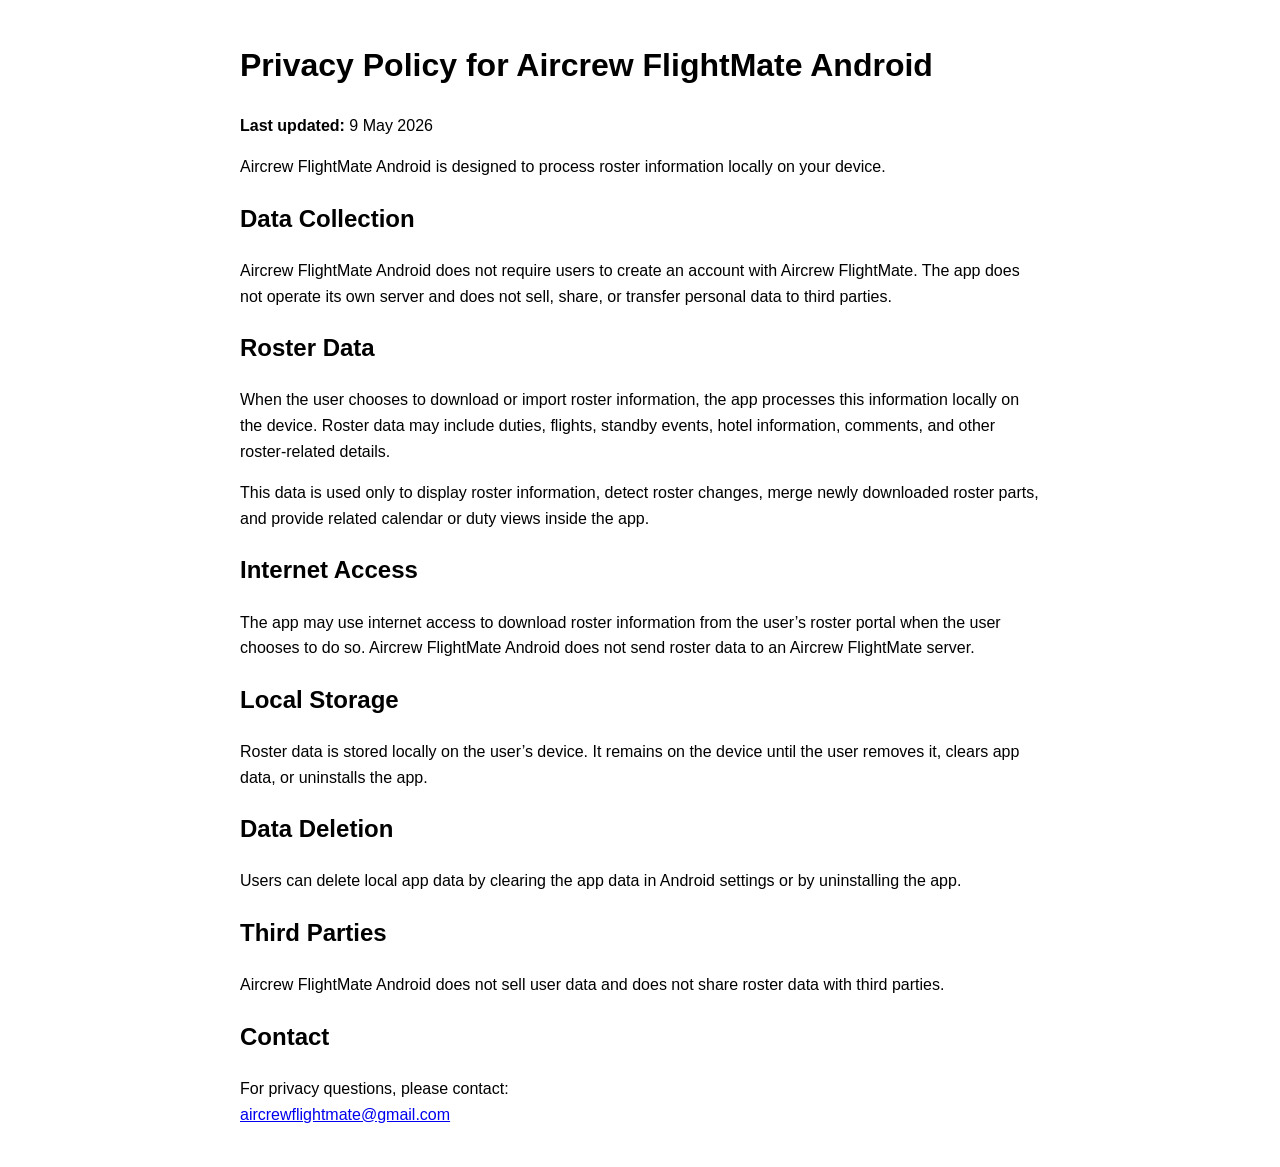
==== privacy-android.html @ ef03eb54 "Add privacy policy for Aircrew FlightMate Android" ====
<!DOCTYPE html>
<html lang="en">
<head>
  <meta charset="UTF-8">
  <meta name="viewport" content="width=device-width, initial-scale=1.0">
  <title>Privacy Policy - Aircrew FlightMate Android</title>
</head>
<body>
  <main style="max-width: 800px; margin: 40px auto; padding: 0 20px; font-family: Arial, sans-serif; line-height: 1.6;">
    <h1>Privacy Policy for Aircrew FlightMate Android</h1>

    <p><strong>Last updated:</strong> 9 May 2026</p>

    <p>
      Aircrew FlightMate Android is designed to process roster information locally on your device.
    </p>

    <h2>Data Collection</h2>
    <p>
      Aircrew FlightMate Android does not require users to create an account with Aircrew FlightMate.
      The app does not operate its own server and does not sell, share, or transfer personal data to third parties.
    </p>

    <h2>Roster Data</h2>
    <p>
      When the user chooses to download or import roster information, the app processes this information locally on the device.
      Roster data may include duties, flights, standby events, hotel information, comments, and other roster-related details.
    </p>

    <p>
      This data is used only to display roster information, detect roster changes, merge newly downloaded roster parts,
      and provide related calendar or duty views inside the app.
    </p>

    <h2>Internet Access</h2>
    <p>
      The app may use internet access to download roster information from the user’s roster portal when the user chooses to do so.
      Aircrew FlightMate Android does not send roster data to an Aircrew FlightMate server.
    </p>

    <h2>Local Storage</h2>
    <p>
      Roster data is stored locally on the user’s device. It remains on the device until the user removes it,
      clears app data, or uninstalls the app.
    </p>

    <h2>Data Deletion</h2>
    <p>
      Users can delete local app data by clearing the app data in Android settings or by uninstalling the app.
    </p>

    <h2>Third Parties</h2>
    <p>
      Aircrew FlightMate Android does not sell user data and does not share roster data with third parties.
    </p>

    <h2>Contact</h2>
    <p>
      For privacy questions, please contact:
      <br>
      <a href="mailto:aircrewflightmate@gmail.com">aircrewflightmate@gmail.com</a>
    </p>
  </main>
</body>
</html>
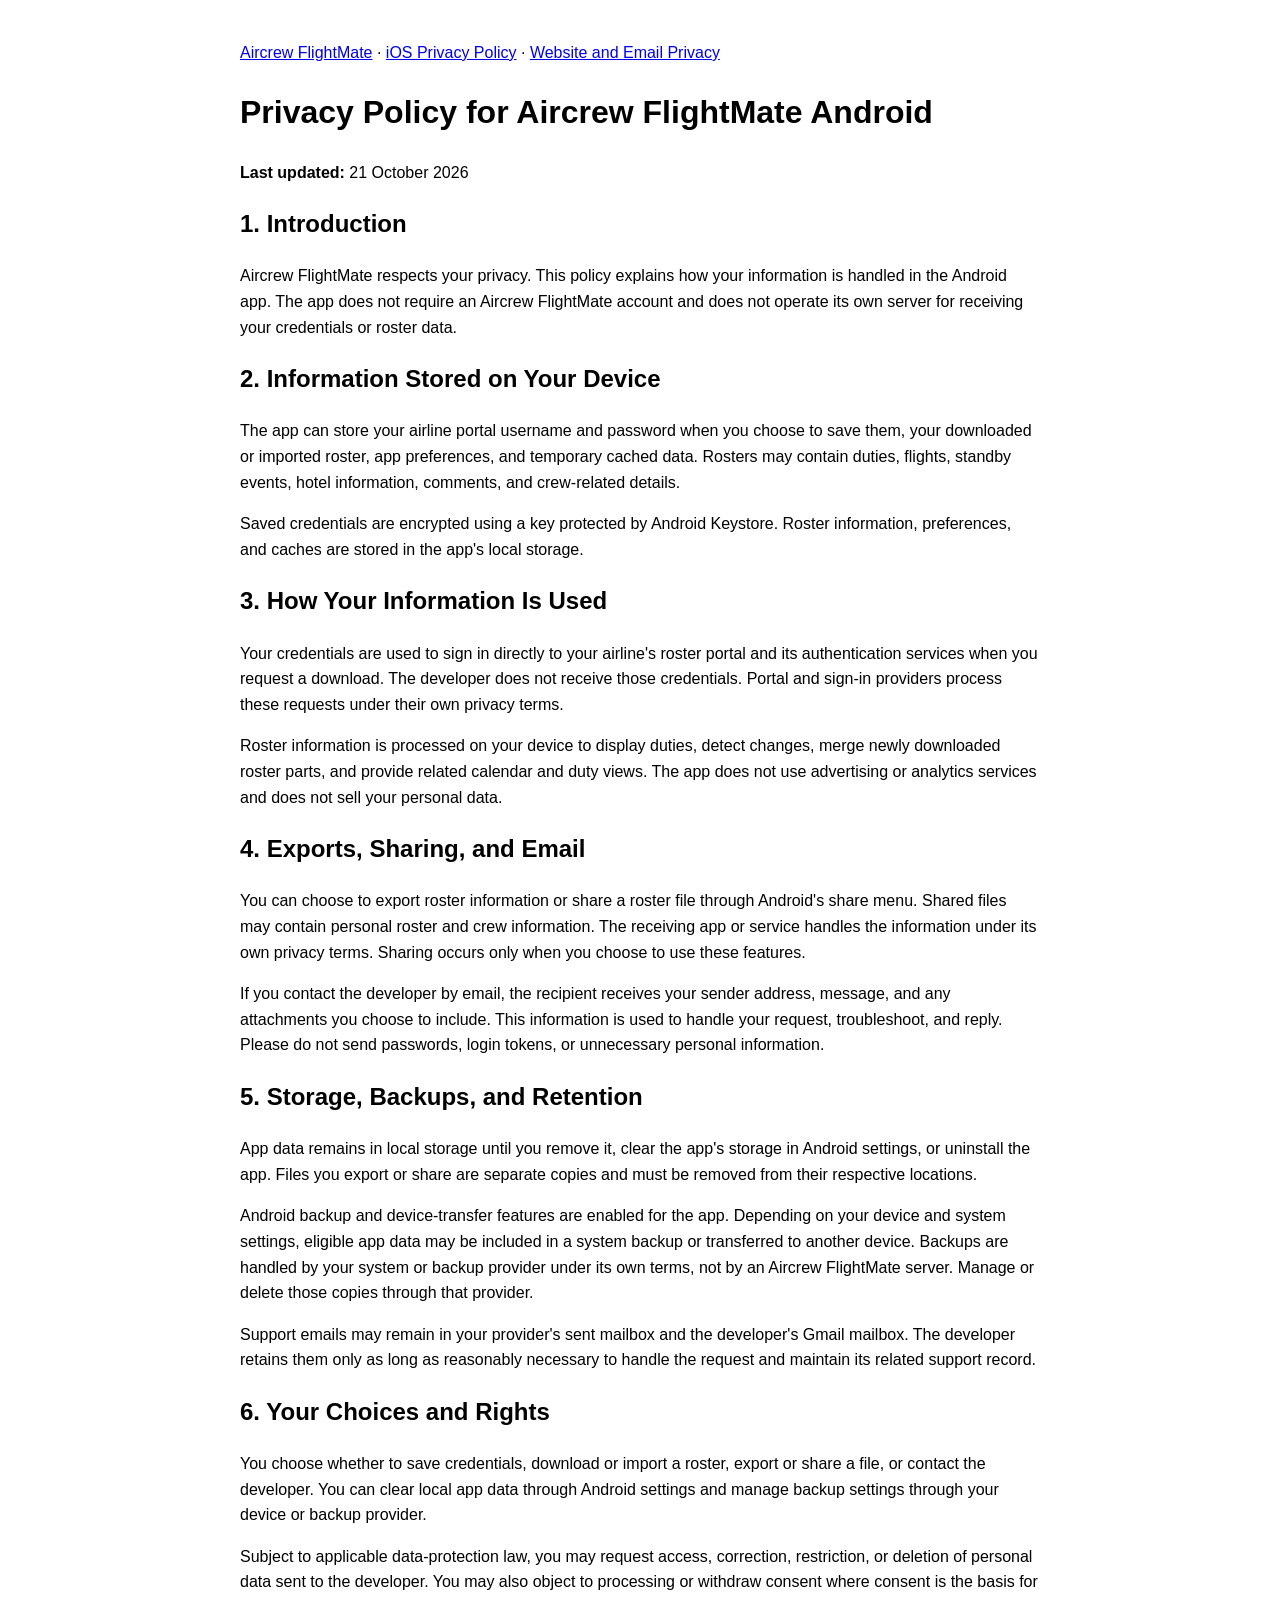
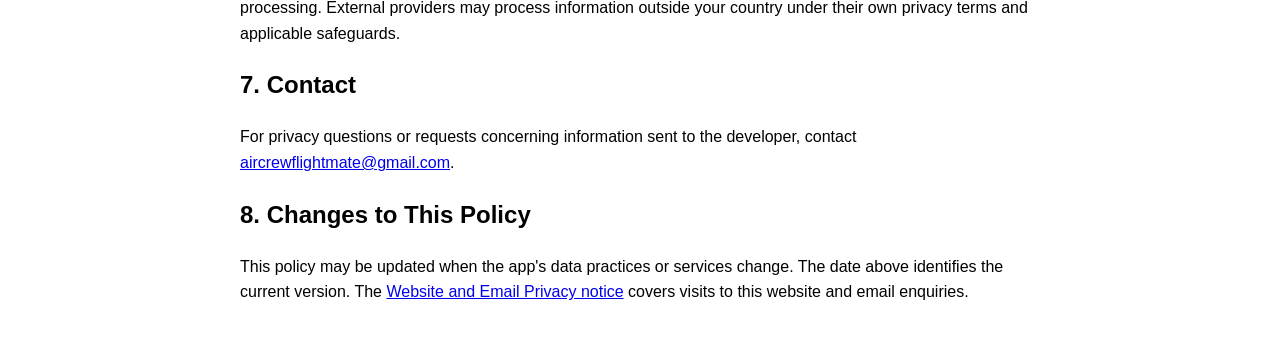
==== commit c9a441ae: "Update privacy policies and add airline suggestions Align the iOS privacy policy with the app projec" ====
--- a/privacy-android.html
+++ b/privacy-android.html
@@ -7,59 +7,39 @@
 </head>
 <body>
   <main style="max-width: 800px; margin: 40px auto; padding: 0 20px; font-family: Arial, sans-serif; line-height: 1.6;">
+    <p><a href="./">Aircrew FlightMate</a> · <a href="./#privacy">iOS Privacy Policy</a> · <a href="./#website-privacy">Website and Email Privacy</a></p>
     <h1>Privacy Policy for Aircrew FlightMate Android</h1>
+    <p><strong>Last updated:</strong> 21 October 2026</p>
 
-    <p><strong>Last updated:</strong> 9 May 2026</p>
+    <h2>1. Introduction</h2>
+    <p>Aircrew FlightMate respects your privacy. This policy explains how your information is handled in the Android app. The app does not require an Aircrew FlightMate account and does not operate its own server for receiving your credentials or roster data.</p>
 
-    <p>
-      Aircrew FlightMate Android is designed to process roster information locally on your device.
-    </p>
+    <h2>2. Information Stored on Your Device</h2>
+    <p>The app can store your airline portal username and password when you choose to save them, your downloaded or imported roster, app preferences, and temporary cached data. Rosters may contain duties, flights, standby events, hotel information, comments, and crew-related details.</p>
+    <p>Saved credentials are encrypted using a key protected by Android Keystore. Roster information, preferences, and caches are stored in the app's local storage.</p>
 
-    <h2>Data Collection</h2>
-    <p>
-      Aircrew FlightMate Android does not require users to create an account with Aircrew FlightMate.
-      The app does not operate its own server and does not sell, share, or transfer personal data to third parties.
-    </p>
+    <h2>3. How Your Information Is Used</h2>
+    <p>Your credentials are used to sign in directly to your airline's roster portal and its authentication services when you request a download. The developer does not receive those credentials. Portal and sign-in providers process these requests under their own privacy terms.</p>
+    <p>Roster information is processed on your device to display duties, detect changes, merge newly downloaded roster parts, and provide related calendar and duty views. The app does not use advertising or analytics services and does not sell your personal data.</p>
 
-    <h2>Roster Data</h2>
-    <p>
-      When the user chooses to download or import roster information, the app processes this information locally on the device.
-      Roster data may include duties, flights, standby events, hotel information, comments, and other roster-related details.
-    </p>
+    <h2>4. Exports, Sharing, and Email</h2>
+    <p>You can choose to export roster information or share a roster file through Android's share menu. Shared files may contain personal roster and crew information. The receiving app or service handles the information under its own privacy terms. Sharing occurs only when you choose to use these features.</p>
+    <p>If you contact the developer by email, the recipient receives your sender address, message, and any attachments you choose to include. This information is used to handle your request, troubleshoot, and reply. Please do not send passwords, login tokens, or unnecessary personal information.</p>
 
-    <p>
-      This data is used only to display roster information, detect roster changes, merge newly downloaded roster parts,
-      and provide related calendar or duty views inside the app.
-    </p>
+    <h2>5. Storage, Backups, and Retention</h2>
+    <p>App data remains in local storage until you remove it, clear the app's storage in Android settings, or uninstall the app. Files you export or share are separate copies and must be removed from their respective locations.</p>
+    <p>Android backup and device-transfer features are enabled for the app. Depending on your device and system settings, eligible app data may be included in a system backup or transferred to another device. Backups are handled by your system or backup provider under its own terms, not by an Aircrew FlightMate server. Manage or delete those copies through that provider.</p>
+    <p>Support emails may remain in your provider's sent mailbox and the developer's Gmail mailbox. The developer retains them only as long as reasonably necessary to handle the request and maintain its related support record.</p>
 
-    <h2>Internet Access</h2>
-    <p>
-      The app may use internet access to download roster information from the user’s roster portal when the user chooses to do so.
-      Aircrew FlightMate Android does not send roster data to an Aircrew FlightMate server.
-    </p>
+    <h2>6. Your Choices and Rights</h2>
+    <p>You choose whether to save credentials, download or import a roster, export or share a file, or contact the developer. You can clear local app data through Android settings and manage backup settings through your device or backup provider.</p>
+    <p>Subject to applicable data-protection law, you may request access, correction, restriction, or deletion of personal data sent to the developer. You may also object to processing or withdraw consent where consent is the basis for processing. External providers may process information outside your country under their own privacy terms and applicable safeguards.</p>
 
-    <h2>Local Storage</h2>
-    <p>
-      Roster data is stored locally on the user’s device. It remains on the device until the user removes it,
-      clears app data, or uninstalls the app.
-    </p>
+    <h2>7. Contact</h2>
+    <p>For privacy questions or requests concerning information sent to the developer, contact <a href="mailto:aircrewflightmate@gmail.com">aircrewflightmate@gmail.com</a>.</p>
 
-    <h2>Data Deletion</h2>
-    <p>
-      Users can delete local app data by clearing the app data in Android settings or by uninstalling the app.
-    </p>
-
-    <h2>Third Parties</h2>
-    <p>
-      Aircrew FlightMate Android does not sell user data and does not share roster data with third parties.
-    </p>
-
-    <h2>Contact</h2>
-    <p>
-      For privacy questions, please contact:
-      <br>
-      <a href="mailto:aircrewflightmate@gmail.com">aircrewflightmate@gmail.com</a>
-    </p>
+    <h2>8. Changes to This Policy</h2>
+    <p>This policy may be updated when the app's data practices or services change. The date above identifies the current version. The <a href="./#website-privacy">Website and Email Privacy notice</a> covers visits to this website and email enquiries.</p>
   </main>
 </body>
 </html>
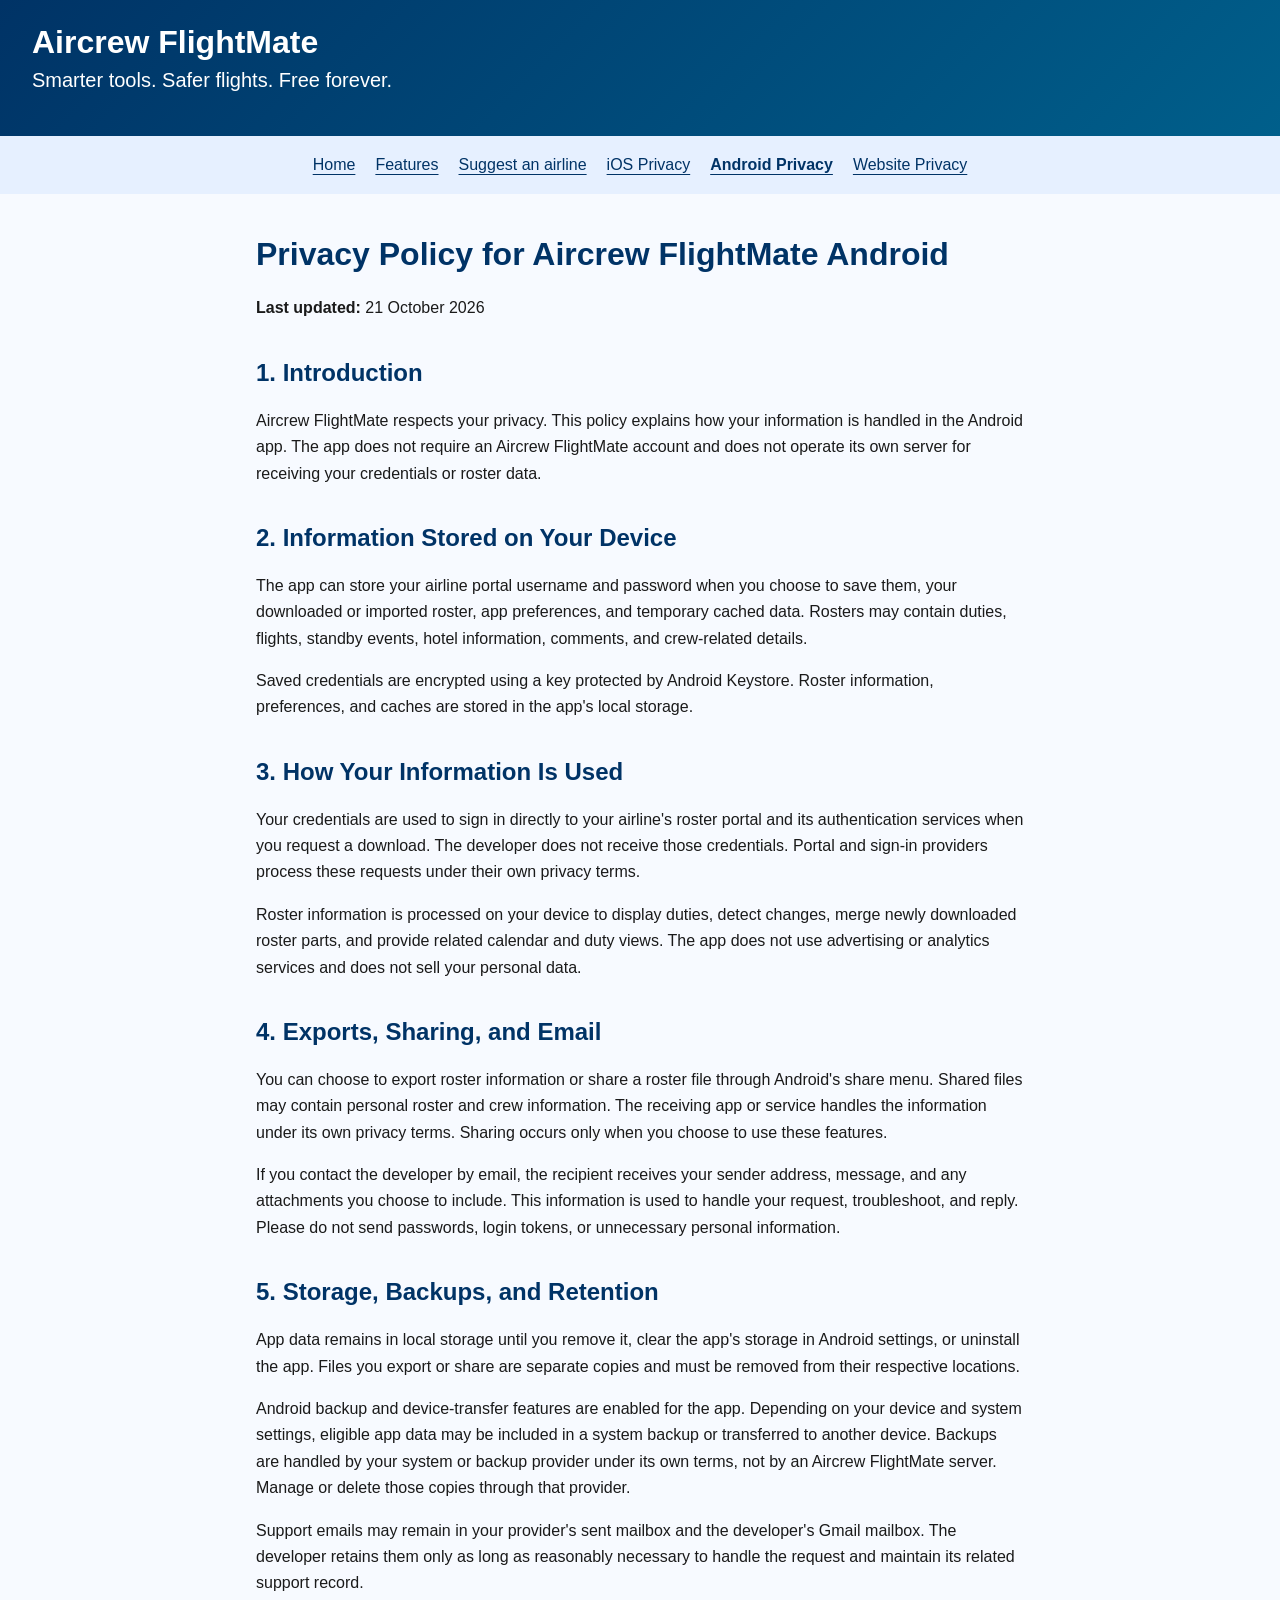
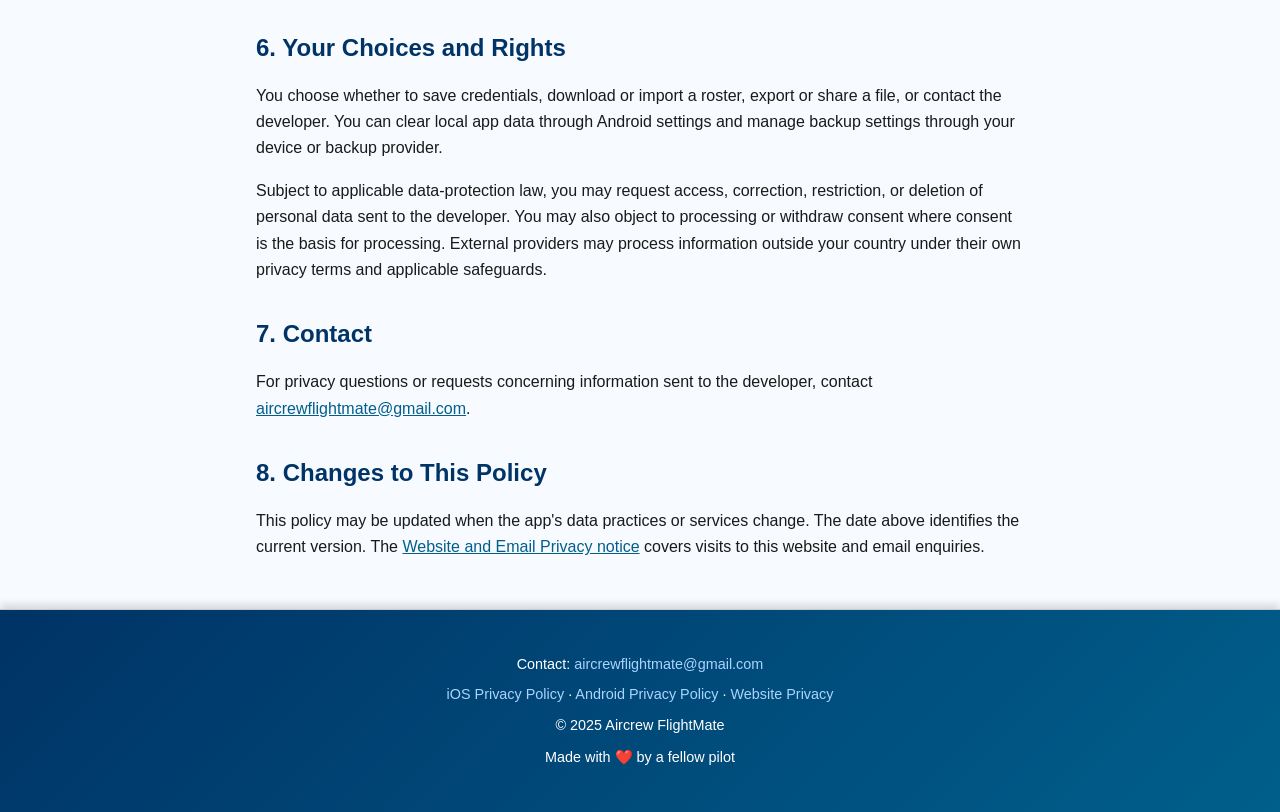
==== commit c3bfc5b8: "Separate privacy pages and add site navigation Move iOS and website privacy notices to dedicated pag" ====
--- a/privacy-android.html
+++ b/privacy-android.html
@@ -4,10 +4,24 @@
   <meta charset="UTF-8">
   <meta name="viewport" content="width=device-width, initial-scale=1.0">
   <title>Privacy Policy - Aircrew FlightMate Android</title>
+  <link rel="stylesheet" href="styles.css">
 </head>
 <body>
-  <main style="max-width: 800px; margin: 40px auto; padding: 0 20px; font-family: Arial, sans-serif; line-height: 1.6;">
-    <p><a href="./">Aircrew FlightMate</a> · <a href="./#privacy">iOS Privacy Policy</a> · <a href="./#website-privacy">Website and Email Privacy</a></p>
+  <header>
+    <div>
+      <a class="brand" href="./">Aircrew FlightMate</a>
+      <p>Smarter tools. Safer flights. Free forever.</p>
+    </div>
+  </header>
+  <nav class="site-nav" aria-label="Main navigation">
+    <a href="./">Home</a>
+    <a href="./#features">Features</a>
+    <a href="./#suggest-airline">Suggest an airline</a>
+    <a href="privacy-ios.html">iOS Privacy</a>
+    <a href="privacy-android.html" aria-current="page">Android Privacy</a>
+    <a href="privacy-website.html">Website Privacy</a>
+  </nav>
+  <main class="policy">
     <h1>Privacy Policy for Aircrew FlightMate Android</h1>
     <p><strong>Last updated:</strong> 21 October 2026</p>
 
@@ -39,7 +53,13 @@
     <p>For privacy questions or requests concerning information sent to the developer, contact <a href="mailto:aircrewflightmate@gmail.com">aircrewflightmate@gmail.com</a>.</p>
 
     <h2>8. Changes to This Policy</h2>
-    <p>This policy may be updated when the app's data practices or services change. The date above identifies the current version. The <a href="./#website-privacy">Website and Email Privacy notice</a> covers visits to this website and email enquiries.</p>
+    <p>This policy may be updated when the app's data practices or services change. The date above identifies the current version. The <a href="privacy-website.html">Website and Email Privacy notice</a> covers visits to this website and email enquiries.</p>
   </main>
+  <footer>
+    <p>Contact: <a href="mailto:aircrewflightmate@gmail.com">aircrewflightmate@gmail.com</a></p>
+    <p><a href="privacy-ios.html">iOS Privacy Policy</a> · <a href="privacy-android.html">Android Privacy Policy</a> · <a href="privacy-website.html">Website Privacy</a></p>
+    <p>&copy; 2025 Aircrew FlightMate</p>
+    <p style="margin-top: 1rem;">Made with ❤️ by a fellow pilot</p>
+  </footer>
 </body>
 </html>
--- a/styles.css
+++ b/styles.css
@@ -0,0 +1,161 @@
+body {
+  font-family: -apple-system, BlinkMacSystemFont, 'Segoe UI', Roboto, Oxygen, Ubuntu, Cantarell, 'Open Sans', 'Helvetica Neue', sans-serif;
+  margin: 0;
+  padding: 0;
+  background: #f7faff;
+  color: #1a1a1a;
+}
+header {
+  background: linear-gradient(135deg, #003366, #005f8b);
+  color: white;
+  padding: 1.5rem 2rem;
+  display: flex;
+  flex-direction: column;
+  align-items: center;
+  text-align: center;
+  box-shadow: 0 4px 12px rgba(0, 0, 0, 0.15);
+}
+header h1 {
+  font-size: 2rem;
+  margin: 0;
+}
+header p {
+  margin-top: 0.5rem;
+  font-size: 1.25rem;
+  font-weight: 400;
+}
+header .appstore-badge {
+  margin-top: 1rem;
+}
+@media (min-width: 600px) {
+  header {
+    flex-direction: row;
+    justify-content: space-between;
+    align-items: center;
+    text-align: left;
+  }
+  header .appstore-badge {
+    margin-top: 0;
+  }
+}
+.hero {
+  display: flex;
+  flex-direction: column;
+  align-items: center;
+  text-align: center;
+  padding: 4rem 2rem;
+  background: linear-gradient(135deg, #ffffff, #f2f7fd);
+  box-shadow: 0 4px 12px rgba(0, 0, 0, 0.05);
+}
+.hero img {
+  width: 300px;
+  height: 300px;
+  margin-top: 2rem;
+  border-radius: 20%;
+  box-shadow: 0 6px 15px rgba(0, 0, 0, 0.15);
+  object-fit: cover;
+  animation: float 6s ease-in-out infinite;
+}
+.hero .free-badge {
+  background: #007aff;
+  color: white;
+  padding: 0.5rem 1rem;
+  border-radius: 8px;
+  margin-top: 1rem;
+  font-weight: 600;
+  display: inline-block;
+  box-shadow: 0 3px 8px rgba(0, 0, 0, 0.2);
+}
+@keyframes float {
+  0% { transform: translatey(0px); }
+  50% { transform: translatey(-8px); }
+  100% { transform: translatey(0px); }
+}
+.features {
+  display: flex;
+  flex-wrap: wrap;
+  justify-content: center;
+  padding: 3rem 2rem;
+  background: #e6f0ff;
+}
+.feature {
+  max-width: 300px;
+  margin: 1rem;
+  background: white;
+  border-radius: 8px;
+  padding: 1.5rem;
+  text-align: center;
+  box-shadow: 0 4px 12px rgba(0, 0, 0, 0.1);
+  transition: transform 0.3s ease, box-shadow 0.3s ease;
+}
+.feature:hover {
+  transform: translateY(-5px);
+  box-shadow: 0 8px 20px rgba(0, 0, 0, 0.15);
+}
+.feature h3 {
+  margin-top: 0;
+  font-size: 1.25rem;
+}
+footer {
+  background: linear-gradient(135deg, #003366, #005f8b);
+  color: white;
+  padding: 2rem;
+  text-align: center;
+  margin-top: 3rem;
+  border-top: 1px solid #ccc;
+  font-size: 0.9rem;
+  box-shadow: 0 -4px 8px rgba(0, 0, 0, 0.15);
+}
+footer a {
+  color: #aad4ff;
+  text-decoration: none;
+}
+
+.airline-request {
+  max-width: 720px;
+  margin: 0 auto;
+  padding: 3rem 2rem;
+}
+.airline-request h2 { color: #003366; }
+.airline-request form { display: grid; gap: 1rem; }
+.airline-request label { display: grid; gap: 0.4rem; }
+.airline-request input[type="text"],
+.airline-request select,
+.airline-request textarea {
+  box-sizing: border-box;
+  width: 100%;
+  padding: 0.75rem;
+  border: 1px solid #768597;
+  border-radius: 8px;
+  background: white;
+  color: inherit;
+  font: inherit;
+}
+.airline-request .tester-choice { display: block; }
+.airline-request button {
+  justify-self: start;
+  padding: 0.85rem 1.2rem;
+  border: 0;
+  border-radius: 8px;
+  background: #005f8b;
+  color: white;
+  font: inherit;
+  cursor: pointer;
+}
+.airline-request :focus-visible, a:focus-visible { outline: 3px solid #007aff; outline-offset: 3px; }
+.site-nav {
+  display: flex;
+  flex-wrap: wrap;
+  justify-content: center;
+  gap: 0.5rem 1.25rem;
+  padding: 1rem 1.25rem;
+  background: #e6f0ff;
+}
+.site-nav a { color: #003366; padding: 0.25rem 0; text-underline-offset: 0.25rem; }
+.site-nav a[aria-current="page"] { font-weight: 700; }
+.brand { color: white; font-size: 2rem; font-weight: 700; text-decoration: none; }
+.policy { max-width: 48rem; margin: 2.5rem auto; padding: 0 1.25rem; line-height: 1.65; overflow-wrap: anywhere; }
+.policy h1, .policy h2 { color: #003366; line-height: 1.25; }
+.policy h2 { margin-top: 2.25rem; }
+.policy a { color: #005f8b; }
+.policy .date { color: #526572; }
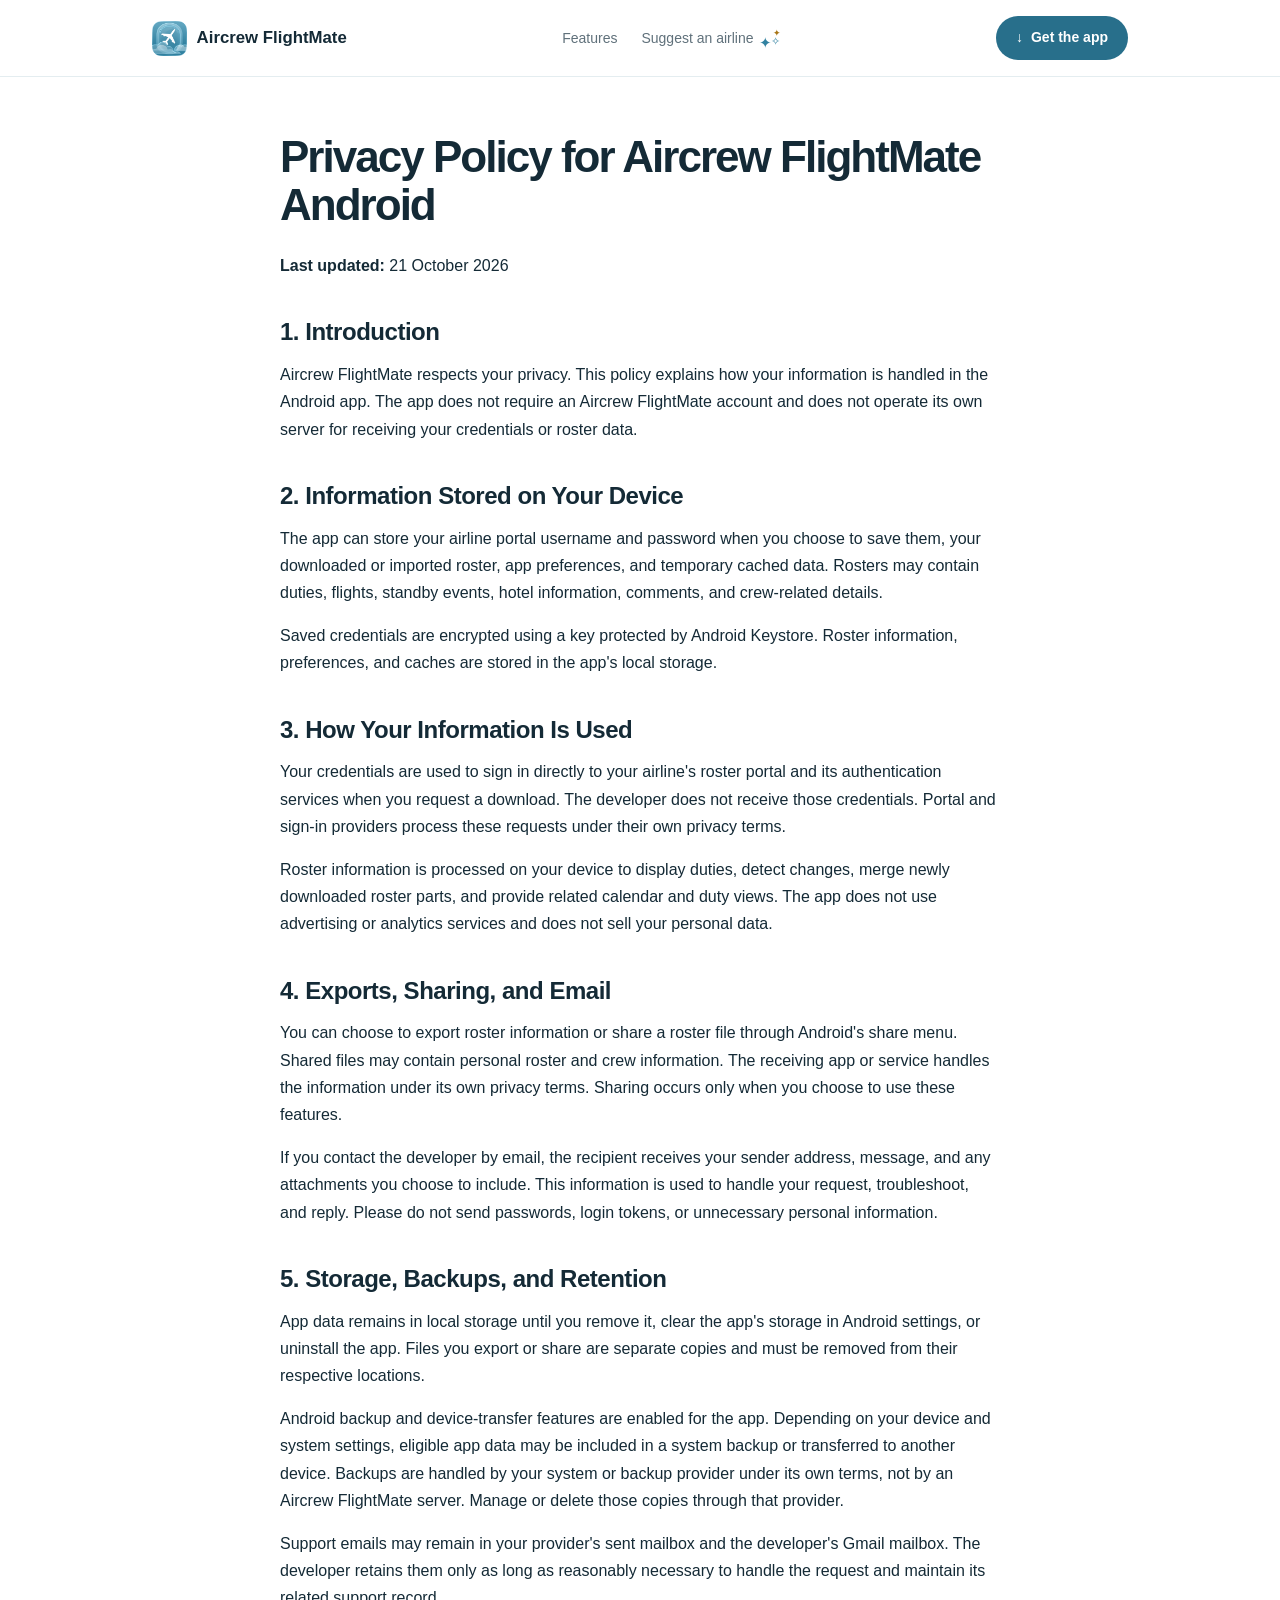
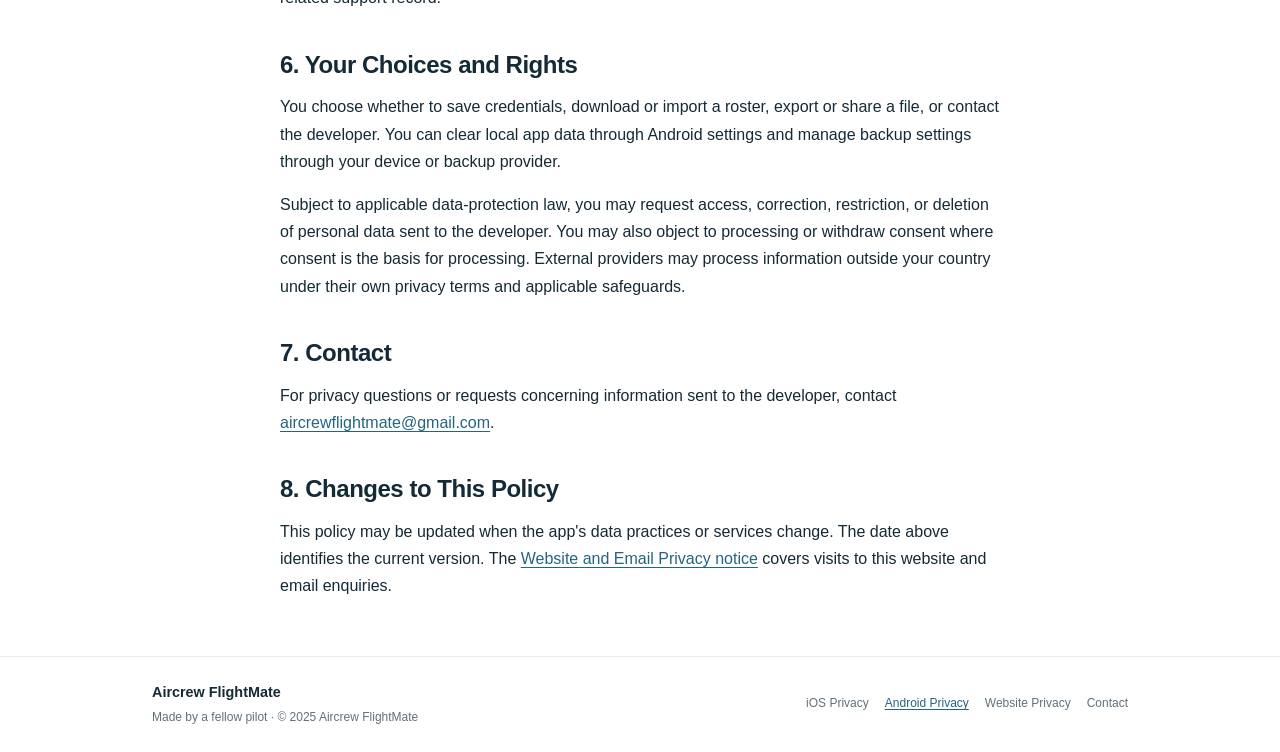
==== commit 3875a2fb: "Redesign Aircrew FlightMate website Refresh the homepage with current app branding, real app screens" ====
--- a/privacy-android.html
+++ b/privacy-android.html
@@ -4,24 +4,25 @@
   <meta charset="UTF-8">
   <meta name="viewport" content="width=device-width, initial-scale=1.0">
   <title>Privacy Policy - Aircrew FlightMate Android</title>
+  <link rel="icon" type="image/png" href="assets/app-icon.png">
   <link rel="stylesheet" href="styles.css">
 </head>
 <body>
-  <header>
-    <div>
-      <a class="brand" href="./">Aircrew FlightMate</a>
-      <p>Smarter tools. Safer flights. Free forever.</p>
+  <a class="skip-link" href="#main-content">Skip to content</a>
+  <header class="site-header">
+    <div class="header-content">
+      <a class="brand" href="./" aria-label="Aircrew FlightMate home">
+        <img src="assets/app-icon.png" alt="" width="35" height="35">
+        <span>Aircrew FlightMate</span>
+      </a>
+      <nav class="site-nav" aria-label="Main navigation">
+        <a href="./#features">Features</a>
+        <a class="airline-nav" href="./#suggest-airline">Suggest an airline<span class="sparkles" aria-hidden="true"><span>✦</span><span>✦</span><span>✧</span></span></a>
+      </nav>
+      <a class="button header-download" href="./#download"><span aria-hidden="true">↓</span> Get the app</a>
     </div>
   </header>
-  <nav class="site-nav" aria-label="Main navigation">
-    <a href="./">Home</a>
-    <a href="./#features">Features</a>
-    <a href="./#suggest-airline">Suggest an airline</a>
-    <a href="privacy-ios.html">iOS Privacy</a>
-    <a href="privacy-android.html" aria-current="page">Android Privacy</a>
-    <a href="privacy-website.html">Website Privacy</a>
-  </nav>
-  <main class="policy">
+  <main class="policy" id="main-content">
     <h1>Privacy Policy for Aircrew FlightMate Android</h1>
     <p><strong>Last updated:</strong> 21 October 2026</p>
 
@@ -55,11 +56,19 @@
     <h2>8. Changes to This Policy</h2>
     <p>This policy may be updated when the app's data practices or services change. The date above identifies the current version. The <a href="privacy-website.html">Website and Email Privacy notice</a> covers visits to this website and email enquiries.</p>
   </main>
-  <footer>
-    <p>Contact: <a href="mailto:aircrewflightmate@gmail.com">aircrewflightmate@gmail.com</a></p>
-    <p><a href="privacy-ios.html">iOS Privacy Policy</a> · <a href="privacy-android.html">Android Privacy Policy</a> · <a href="privacy-website.html">Website Privacy</a></p>
-    <p>&copy; 2025 Aircrew FlightMate</p>
-    <p style="margin-top: 1rem;">Made with ❤️ by a fellow pilot</p>
+  <footer class="site-footer">
+    <div class="footer-content">
+      <div>
+        <a class="footer-brand" href="./">Aircrew FlightMate</a>
+        <p>Made by a fellow pilot · &copy; 2025 Aircrew FlightMate</p>
+      </div>
+      <nav class="footer-links" id="privacy" aria-label="Privacy and contact">
+        <a href="privacy-ios.html">iOS Privacy</a>
+        <a href="privacy-android.html" aria-current="page">Android Privacy</a>
+        <a id="website-privacy" href="privacy-website.html">Website Privacy</a>
+        <a href="mailto:aircrewflightmate@gmail.com">Contact</a>
+      </nav>
+    </div>
   </footer>
 </body>
 </html>
--- a/styles.css
+++ b/styles.css
@@ -1,161 +1,191 @@
+:root {
+  /* Match the apps' shared teal accent and the approved website concept. */
+  --accent: #3282a1;
+  --accent-dark: #24657e;
+  --button: #286f8b;
+  --navy: #142a36;
+  --paper: #ffffff;
+  --soft: #f1f7f9;
+  --muted: #60717b;
+  --line: #e4edf0;
+}
+* { box-sizing: border-box; }
+html { scroll-padding-top: 6rem; }
 body {
-  font-family: -apple-system, BlinkMacSystemFont, 'Segoe UI', Roboto, Oxygen, Ubuntu, Cantarell, 'Open Sans', 'Helvetica Neue', sans-serif;
   margin: 0;
-  padding: 0;
-  background: #f7faff;
-  color: #1a1a1a;
+  background: var(--paper);
+  color: var(--navy);
+  font-family: -apple-system, BlinkMacSystemFont, 'Segoe UI', Roboto, sans-serif;
+  line-height: 1.6;
 }
-header {
-  background: linear-gradient(135deg, #003366, #005f8b);
-  color: white;
-  padding: 1.5rem 2rem;
-  display: flex;
-  flex-direction: column;
+a { color: var(--accent-dark); text-underline-offset: 0.2em; }
+img { display: block; max-width: 100%; height: auto; }
+h1, h2, h3 { color: var(--navy); }
+h1, h2 { font-weight: 600; line-height: 1.08; letter-spacing: -0.045em; }
+h1 { font-size: clamp(2.25rem, 6.4vw, 4.1rem); margin: 0; }
+h2 { font-size: clamp(1.9rem, 4.3vw, 2.65rem); margin: 0 0 1rem; }
+h3 { font-size: 1.05rem; line-height: 1.3; letter-spacing: -0.015em; margin: 0 0 0.5rem; font-weight: 600; }
+:focus-visible { outline: 3px solid var(--accent); outline-offset: 4px; }
+.skip-link {
+  position: fixed;
+  top: 0.5rem;
+  left: 1rem;
+  z-index: 30;
+  padding: 0.75rem 1rem;
+  background: var(--paper);
+  transform: translateY(-150%);
+}
+.skip-link:focus { transform: translateY(0); }
+.site-header { position: sticky; top: 0; z-index: 20; background: var(--paper); border-bottom: 1px solid var(--line); }
+.header-content {
+  max-width: 1040px;
+  margin: 0 auto;
+  padding: 1rem 2rem;
+  display: grid;
+  grid-template-columns: auto 1fr auto;
   align-items: center;
-  text-align: center;
-  box-shadow: 0 4px 12px rgba(0, 0, 0, 0.15);
+  gap: 1.5rem;
 }
-header h1 {
-  font-size: 2rem;
-  margin: 0;
+.brand { display: inline-flex; align-items: center; gap: 0.6rem; color: var(--navy); font-size: 1.05rem; font-weight: 600; text-decoration: none; white-space: nowrap; }
+.brand img { width: 35px; height: 35px; flex-shrink: 0; }
+.site-nav { display: flex; align-items: center; justify-content: center; gap: 1.5rem; }
+.site-nav a { display: inline-flex; align-items: center; min-height: 44px; color: var(--muted); font-size: 0.875rem; text-decoration: none; white-space: nowrap; }
+.site-nav a:hover { color: var(--accent-dark); }
+.sparkles { display: inline-block; position: relative; width: 22px; height: 25px; margin-left: 5px; color: var(--accent); }
+.sparkles span { position: absolute; animation: sparkle 2.8s ease-in-out infinite; }
+.sparkles span:nth-child(1) { top: 5px; left: 0; font-size: 15px; }
+.sparkles span:nth-child(2) { top: 0; right: 0; font-size: 9px; color: #a87516; animation-delay: 0.65s; }
+.sparkles span:nth-child(3) { bottom: 0; right: 1px; font-size: 11px; animation-delay: 1.3s; }
+@keyframes sparkle {
+  0%, 100% { opacity: 0.45; transform: scale(0.8); }
+  45% { opacity: 1; transform: scale(1.15); }
 }
-header p {
-  margin-top: 0.5rem;
-  font-size: 1.25rem;
-  font-weight: 400;
-}
-header .appstore-badge {
-  margin-top: 1rem;
-}
-@media (min-width: 600px) {
-  header {
-    flex-direction: row;
-    justify-content: space-between;
-    align-items: center;
-    text-align: left;
-  }
-  header .appstore-badge {
-    margin-top: 0;
-  }
-}
-.hero {
-  display: flex;
-  flex-direction: column;
+.button {
+  display: inline-flex;
   align-items: center;
-  text-align: center;
-  padding: 4rem 2rem;
-  background: linear-gradient(135deg, #ffffff, #f2f7fd);
-  box-shadow: 0 4px 12px rgba(0, 0, 0, 0.05);
-}
-.hero img {
-  width: 300px;
-  height: 300px;
-  margin-top: 2rem;
-  border-radius: 20%;
-  box-shadow: 0 6px 15px rgba(0, 0, 0, 0.15);
-  object-fit: cover;
-  animation: float 6s ease-in-out infinite;
-}
-.hero .free-badge {
-  background: #007aff;
-  color: white;
-  padding: 0.5rem 1rem;
-  border-radius: 8px;
-  margin-top: 1rem;
-  font-weight: 600;
-  display: inline-block;
-  box-shadow: 0 3px 8px rgba(0, 0, 0, 0.2);
-}
-@keyframes float {
-  0% { transform: translatey(0px); }
-  50% { transform: translatey(-8px); }
-  100% { transform: translatey(0px); }
-}
-.features {
-  display: flex;
-  flex-wrap: wrap;
   justify-content: center;
-  padding: 3rem 2rem;
-  background: #e6f0ff;
-}
-.feature {
-  max-width: 300px;
-  margin: 1rem;
-  background: white;
-  border-radius: 8px;
-  padding: 1.5rem;
-  text-align: center;
-  box-shadow: 0 4px 12px rgba(0, 0, 0, 0.1);
-  transition: transform 0.3s ease, box-shadow 0.3s ease;
-}
-.feature:hover {
-  transform: translateY(-5px);
-  box-shadow: 0 8px 20px rgba(0, 0, 0, 0.15);
-}
-.feature h3 {
-  margin-top: 0;
-  font-size: 1.25rem;
-}
-footer {
-  background: linear-gradient(135deg, #003366, #005f8b);
-  color: white;
-  padding: 2rem;
-  text-align: center;
-  margin-top: 3rem;
-  border-top: 1px solid #ccc;
-  font-size: 0.9rem;
-  box-shadow: 0 -4px 8px rgba(0, 0, 0, 0.15);
-}
-footer a {
-  color: #aad4ff;
-  text-decoration: none;
-}
-
-.airline-request {
-  max-width: 720px;
-  margin: 0 auto;
-  padding: 3rem 2rem;
-}
-.airline-request h2 { color: #003366; }
-.airline-request form { display: grid; gap: 1rem; }
-.airline-request label { display: grid; gap: 0.4rem; }
-.airline-request input[type="text"],
-.airline-request select,
-.airline-request textarea {
-  box-sizing: border-box;
-  width: 100%;
-  padding: 0.75rem;
-  border: 1px solid #768597;
-  border-radius: 8px;
-  background: white;
-  color: inherit;
-  font: inherit;
-}
-.airline-request .tester-choice { display: block; }
-.airline-request button {
-  justify-self: start;
-  padding: 0.85rem 1.2rem;
+  gap: 0.5rem;
+  min-height: 44px;
+  padding: 0.7rem 1.25rem;
   border: 0;
-  border-radius: 8px;
-  background: #005f8b;
+  border-radius: 999px;
+  background: var(--button);
   color: white;
   font: inherit;
+  font-size: 0.875rem;
+  font-weight: 600;
+  line-height: 1.4;
+  text-align: center;
+  text-decoration: none;
   cursor: pointer;
 }
-.airline-request :focus-visible, a:focus-visible { outline: 3px solid #007aff; outline-offset: 3px; }
-.site-nav {
-  display: flex;
-  flex-wrap: wrap;
-  justify-content: center;
-  gap: 0.5rem 1.25rem;
-  padding: 1rem 1.25rem;
-  background: #e6f0ff;
+.button:hover { background: #1e576e; }
+.hero { max-width: 1040px; margin: 0 auto; padding: 4rem 1.75rem 0; text-align: center; }
+.eyebrow { color: var(--accent-dark); font-size: 0.7rem; font-weight: 600; letter-spacing: 0.13em; text-transform: uppercase; margin: 0 0 1.1rem; }
+.hero h1 span { color: var(--accent); }
+.hero-description { max-width: 570px; margin: 1.5rem auto 0; font-size: 1.05rem; color: var(--muted); }
+.hero-tagline { font-size: 0.8rem; margin: 1.5rem 0 0; color: var(--muted); }
+.phone-stage { position: relative; max-width: 710px; margin: 0 auto; padding: 4rem 2.75rem 2rem; }
+.phone-glow { position: absolute; inset: 8rem 1rem 3rem; background: radial-gradient(ellipse, #c8e6f0, transparent 70%); opacity: 0.7; pointer-events: none; }
+.phones { position: relative; display: grid; grid-template-columns: 1fr 1.15fr 1fr; align-items: center; gap: 22px; }
+.phone { min-width: 0; margin: 0; }
+.phone-frame { padding: 7px; background: #10202b; border-radius: 32px; box-shadow: 0 22px 35px -14px #0628384d, inset 0 0 0 1px #7e929b; }
+.phone-frame img { width: 100%; border-radius: 25px; }
+.phone-left { transform: rotate(-7deg) translateY(27px); }
+.phone-right { transform: rotate(7deg) translateY(27px); }
+.phone-center { z-index: 1; }
+.phone figcaption { margin-top: 1.2rem; font-size: 0.75rem; color: var(--muted); }
+.phone-stage > .platform-note { margin: 2.25rem 0 0; }
+.platform-note { color: var(--muted); font-size: 0.8rem; }
+.section { width: calc(100% - 3.5rem); max-width: 960px; margin: 3rem auto; }
+.features { padding: 3rem 2.65rem; border-radius: 28px; background: var(--soft); }
+.section-heading { max-width: 550px; margin: 0 auto; text-align: center; }
+.section-heading > p:last-child { margin-bottom: 0; color: var(--muted); }
+.feature-grid { display: grid; grid-template-columns: 1fr 1fr; gap: 2rem 2.5rem; margin-top: 2.5rem; }
+.feature { display: grid; grid-template-columns: 25px 1fr; gap: 0.8rem; align-items: start; }
+.feature-icon { width: 24px; height: 24px; margin-top: 1px; color: var(--accent-dark); }
+.feature p { margin: 0; color: var(--muted); font-size: 0.9rem; }
+.feature-notes { margin-top: 2rem; border-top: 1px solid var(--line); padding-top: 1rem; color: var(--muted); font-size: 0.9rem; }
+.feature-notes p:last-child { margin-bottom: 0; }
+.airline-callout { display: flex; align-items: center; justify-content: space-between; gap: 2rem; padding: 3rem 2.65rem; border-radius: 28px; background: #102f40; color: #f6fbfd; }
+.airline-callout h2 { color: #f6fbfd; }
+.airline-callout .eyebrow { color: #8bc4d8; }
+.airline-callout > div:first-child > p:last-child { max-width: 470px; color: #d0e2eb; margin-bottom: 0; }
+.airline-action { flex-shrink: 0; }
+.airline-action p { margin: 0.7rem 0 0; text-align: center; color: #d0e2eb; font-size: 0.75rem; }
+.button-light { background: #f6fbfd; color: #102f40; padding: 0.9rem 1.3rem; }
+.button-light:hover { background: #e2f0f6; }
+.airline-callout :focus-visible { outline-color: #8bc4d8; }
+.airline-form-container { max-width: 720px; margin: 2.5rem auto 0; padding: 0 1rem; }
+#airline-form { display: grid; gap: 1.1rem; scroll-margin-top: 1.25rem; }
+#airline-form label { display: grid; gap: 0.45rem; font-size: 0.9rem; font-weight: 600; }
+#airline-form input[type="text"], #airline-form select, #airline-form textarea { width: 100%; min-height: 44px; padding: 0.75rem; border: 1px solid #8297a3; border-radius: 10px; background: var(--paper); color: var(--navy); font: inherit; font-size: 1rem; }
+#airline-form textarea { resize: vertical; }
+#airline-form .tester-choice { display: flex; align-items: start; gap: 0.5rem; font-weight: 400; }
+#airline-form input[type="checkbox"] { margin-top: 0.35rem; accent-color: var(--accent-dark); }
+#airline-form button { justify-self: start; }
+#airline-email-note, .email-fallback { font-size: 0.8rem; color: var(--muted); overflow-wrap: anywhere; }
+#airline-email-note { margin: 0; }
+.download { padding: 3.5rem 1.75rem; text-align: center; background: var(--soft); }
+.download-icon { width: 55px; height: 55px; margin: 0 auto 1.2rem; }
+.download > p { color: var(--muted); }
+.store-links { display: flex; flex-wrap: wrap; align-items: center; justify-content: center; gap: 1.5rem; padding: 12.5px 0; margin: 1.25rem auto 0.5rem; }
+.store-links a { display: inline-flex; border-radius: 8px; }
+.appstore-badge img { width: 150px; height: 50px; }
+.google-play-badge img { width: auto; height: 50px; }
+.download .availability { font-size: 0.75rem; margin-bottom: 0; }
+.site-footer { border-top: 1px solid var(--line); }
+.footer-content { display: flex; align-items: center; justify-content: space-between; flex-wrap: wrap; gap: 1rem; max-width: 1040px; margin: 0 auto; padding: 1.5rem 2rem; color: var(--muted); font-size: 0.75rem; }
+.footer-brand { color: var(--navy); font-weight: 600; text-decoration: none; font-size: 0.9rem; }
+.footer-content p { margin: 0.3rem 0 0; }
+.footer-links { display: flex; flex-wrap: wrap; gap: 0.25rem 1rem; }
+.footer-links a { display: inline-flex; align-items: center; min-height: 44px; color: inherit; text-decoration: none; }
+.footer-links a:hover, .footer-links a[aria-current="page"] { color: var(--accent-dark); text-decoration: underline; }
+.policy { max-width: 48rem; margin: 3.5rem auto; padding: 0 1.5rem; overflow-wrap: anywhere; line-height: 1.7; }
+.policy h1 { font-size: clamp(2rem, 4vw, 2.75rem); margin-bottom: 1.5rem; }
+.policy h2 { font-size: 1.5rem; letter-spacing: -0.02em; margin-top: 2.5rem; }
+.policy .date { color: var(--muted); }
+@media (max-width: 760px) {
+  html { scroll-padding-top: 9rem; }
+  .header-content { grid-template-columns: minmax(0, 1fr) auto; gap: 0.5rem 1rem; padding: 0.75rem 1.5rem; }
+  .brand { font-size: 1rem; }
+  .brand img { width: 32px; height: 32px; }
+  .site-nav { grid-column: 1 / -1; grid-row: 2; }
+  .header-download { grid-column: 2; grid-row: 1; }
+  .hero { padding-top: 2.5rem; }
+  .hero-description { font-size: 1rem; }
+  .phone-stage { padding: 3rem 2rem 1.5rem; }
+  .phones { gap: 12px; }
+  .phone-frame { padding: 5px; border-radius: 25px; }
+  .phone-frame img { border-radius: 20px; }
+  .features { padding: 2.5rem 1.75rem; }
+  .airline-callout { flex-direction: column; align-items: start; padding: 2.5rem 1.75rem; gap: 1.5rem; }
+  .footer-content { flex-direction: column; align-items: start; }
 }
-.site-nav a { color: #003366; padding: 0.25rem 0; text-underline-offset: 0.25rem; }
-.site-nav a[aria-current="page"] { font-weight: 700; }
-.brand { color: white; font-size: 2rem; font-weight: 700; text-decoration: none; }
-.policy { max-width: 48rem; margin: 2.5rem auto; padding: 0 1.25rem; line-height: 1.65; overflow-wrap: anywhere; }
-.policy h1, .policy h2 { color: #003366; line-height: 1.25; }
-.policy h2 { margin-top: 2.25rem; }
-.policy a { color: #005f8b; }
-.policy .date { color: #526572; }
+@media (max-width: 480px) {
+  .header-content { padding-left: 1rem; padding-right: 1rem; gap: 0.5rem; }
+  .brand { font-size: 0.85rem; gap: 0.45rem; }
+  .brand img { width: 29px; height: 29px; }
+  .header-download { padding: 0.65rem 0.8rem; font-size: 0.8rem; }
+  .site-nav { gap: 1.25rem; }
+  .site-nav a { font-size: 0.8rem; }
+  .hero { padding-left: 1.25rem; padding-right: 1.25rem; }
+  .hero-description br { display: none; }
+  .phone-stage { padding: 2.5rem 0.25rem 1rem; }
+  .phones { gap: 7px; }
+  .phone-frame { padding: 3px; border-radius: 15px; }
+  .phone-frame img { border-radius: 12px; }
+  .phone figcaption { font-size: 0.7rem; margin-top: 1rem; }
+  .phone-stage > .platform-note { font-size: 0.7rem; }
+  .section { width: calc(100% - 2rem); margin: 2rem auto; }
+  .features { padding: 2rem 1.4rem; border-radius: 22px; }
+  .feature-grid { grid-template-columns: 1fr; gap: 1.75rem; }
+  .airline-callout { padding: 2rem 1.5rem; border-radius: 22px; }
+  .airline-form-container { padding: 0; margin-top: 2rem; }
+  #airline-form button { width: 100%; }
+  .download { padding: 3rem 1.25rem; }
+  .footer-content { padding: 1.5rem; }
+}
+@media (prefers-reduced-motion: reduce) {
+  .sparkles span { animation: none; opacity: 1; transform: none; }
+}
